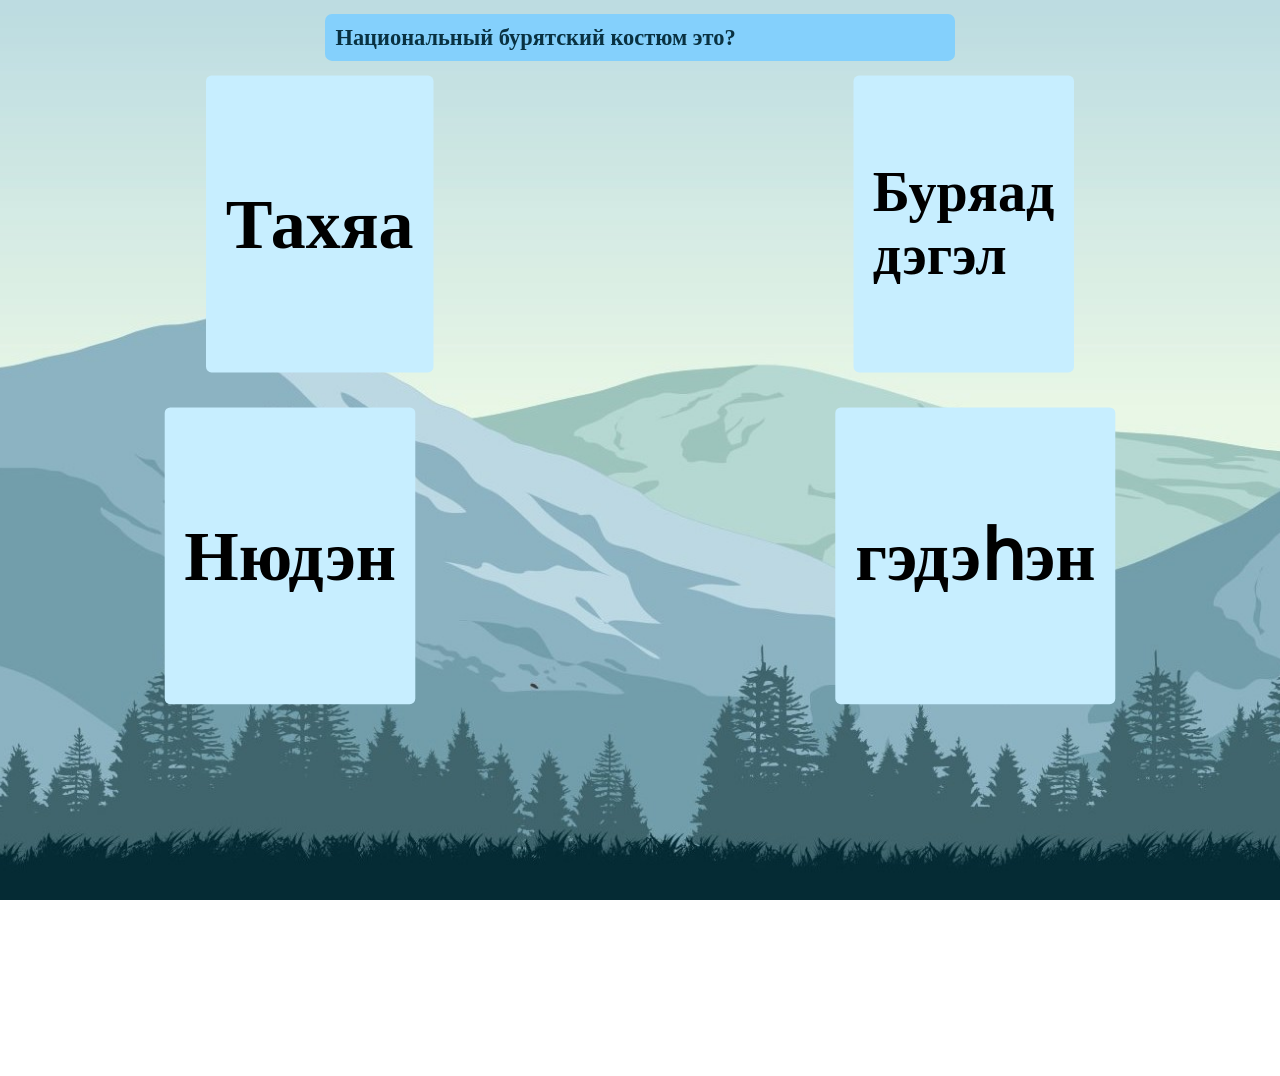
==== 13.html @ c42a1670 "Add files via upload" ====
<!DOCTYPE html>
<html lang="ru">
<head>
    <link rel="stylesheet" href="style.css">  </head>
  <meta charset="UTF-8">
  <title>Культура</title>  
</head>
<body>

<h1>Национальный бурятский костюм это?</h1>
   <div style="display: flex; gap: 600px; justify-content: center;">
      <a href="17.html" class="btn-second">    Тахяа </a>
      <a href="14.html" class="btn-true">Буряад дэгэл</a>
    </div>
    <div style="display: flex; gap: 600px; justify-content: center;">
      <a href="17.html" class="btn-second">Нюдэн</a>
      <a href="17.html" class="btn-second">гэдэһэн</a>
    </div>
</body>
<script>
  window.addEventListener('load', () => {
      setTimeout(() => {
          document.getElementById('achievement').classList.add('show');
      }, 1200);
  });
  </script>
---- style.css ----
/* Мой CSS — начало! */

body {
    background-image: url(images/1639936224_4-abrakadabra-fun-p-fon-gori-dlya-prezentatsii-4.jpg);
  background-size: cover;
  background-position: center;
  background-repeat: no-repeat;
  background-attachment: fixed;
}
h1 {
    color: #093141;
    background-color: rgb(132, 208, 252);
}
nav {
    background-color:#1f80a7;
}
body {
    margin:0;
    padding:20px;
    max-width:900px;
}
nav{
    padding:12px 20px;
    margin-bottom: 25px;
}
h1{
    margin-top: 0;
    padding: 15px;
    border-radius: 10px;
}
p {
margin-bottom: 15px;
line-height: 1.7;
border-radius: 10px;
background-color:#9edffd;

}
nav { border-radius: 0 0 10px 10px; }
.highlight { background-color: yellow; color: black; }
h2{
    border-left: 6px solid #036494;  
    padding-left: 12px;  
    background-color: #9edffd;   
    border-radius: 10px;        
}



body{
    max-width: 900px;
    margin:0 auto;
    padding:20;
}
/* обычное состояние */
a{
    color:#1f80a7;
    text-decoration: none;
    /*убираем подчеркивание*/
:visited { color: #A855F7; }
}
/*когда мышь над сылкой */
a:hover{
    color:rgb(1, 162, 255);
    text-decoration: underline;
}
/**/
a:active{
    color:rgb(0, 60, 255)
}
/* Ссылки в nav — отдельный стиль */
nav a {
    color: rgb(14, 78, 255);
    padding: 6px 14px;
    border-radius: 6px;
    text-decoration: none;
    transition: all 0.5s;
}
nav a:hover {
    background-color: rgba(0, 0, 0, 0);
    color: #9c47fd;

}
/* ===== КРАСИВОЕ МЕНЮ ===== */
nav {
    background-color: #53bee9;
    display: flex;          /* ссылки в ряд! */
    gap: 4px;
    padding: 6px;
    border-radius: 10px;
    margin-bottom: 25px;
}

nav a {
    color: #0053a0;
    text-decoration: none;
    padding: 10px 18px;
    border-radius: 8px;
    font-weight: bold;
    transition: all 0.2s;
}

nav a:hover {
    background-color: #bbebff;
    color: rgb(0, 119, 255);
}


/* ===== КНОПКА ===== */
.btn {
    display: flex;
    background-color: #c7eeff;
    color: rgb(0, 0, 0);
    padding: 12px 28px;
    border-radius: 8px;
    text-decoration: none;
    font-weight: bold;
    transition: background-color 0.3s;
    justify-content: center;
  align-items: center;
  width: 50px;
  height: 30px;
  margin-bottom:50px;
  ;
 

}

.btn:hover {
    background-color: #9edffd;
}

.btn:active {
    background-color: #036494;
}
.btn:active{
    color: #002cf0;
}
.btn-first{
    display: flex;
    background-color: #c7eeff;
    color: rgb(0, 0, 0);
    padding: 12px 28px;
    border-radius: 8px;
    text-decoration: none;
    font-weight: bold;
    transition: background-color 0.3s;
    justify-content: center;
  align-items: center;
  width: 525px;
  height: 250px;
  margin-bottom:50px;
  font-size: 80px;
}

.btn-first:hover {
    background-color: #9edffd;
}

.btn-first:active {
    background-color: #036494;
}
.btn-first:active{
    color: #002cf0;
}
/* ===== АДАПТИВНОСТЬ ДЛЯ ТЕЛЕФОНОВ ===== */
/* Работает только когда экран уже 600px  */

@media (max-width: 600px) {

    body {
        padding: 10px;
        font-size: 15px;
    }

    nav {
        flex-direction: column;  /* меню вертикально */
        border-radius: 10px;
    }

    nav a {
        text-align: center;
    }

    h1 {
        font-size: 24px;
    }

    img {
        width: 100%;   /* картинка на всю ширину экрана */
        height: auto;
    }
    h2{
        font-size: 12px;
    }
    .card{
        padding: 8px 
    }

}


img { display:block; margin:0 auto; }
.btn-first{
    margin-left: auto;
    margin-right: auto;
}
.btn-first {
    border-radius: 12px;
    padding: 20px;
    transition: transform 0.3s, box-shadow 0.3s;
}

.btn-first:hover {
    transform: translateY(-8px) scale(1.02);
    
}
.btn{
  
    
    transition: transform 0.3s, box-shadow 0.3s;
}

.btn:hover {
    transform: translateY(-8px) scale(1.02);
    
}
.btn-pulse {
    display: inline-block;
    background-color: #FB923C;
    color: white;
    padding: 14px 32px;
    border-radius: 8px;
    text-decoration: none;
    font-weight: bold;
    animation: pulse 1.5s infinite;
}

@keyframes pulse {
    0%   { transform: scale(1); }
    50%  { transform: scale(1.08); }
    100% { transform: scale(1); }
}
.fade-in {
    animation: fadeIn 1s ease-in;
}

@keyframes fadeIn {
    from { opacity: 0; transform: translateY(20px); }
    to   { opacity: 1; transform: translateY(0); }
}


.btn-pulse{
  
    
    transition: transform 0.3s, box-shadow 0.3s;
}

.btn-pulse:hover {
    transform: translateY(-8px) scale(1.02);
    
}
nav {
    position: sticky;
    top: 0;
    z-index: 100;
}
.btn-second{
    display: flex;
    background-color: #c7eeff;
    color: rgb(0, 0, 0);
    padding: 12px 28px;
    border-radius: 8px;
    text-decoration: none;
    font-weight: bold;
    transition: background-color 0.3s;
    justify-content: center;
  align-items: center;
  width: 1500px;
  height: 400px;
  margin-bottom:50px;
  font-size: 100px;
}

.btn-second:hover {
    background-color: #9edffd;
}

.btn-second:active {
    background-color: #ff0000;
}
.btn-second:active{
    color: #000000;
}
.btn-true{
    display: flex;
    background-color: #c7eeff;
    color: rgb(0, 0, 0);
    padding: 12px 28px;
    border-radius: 8px;
    text-decoration: none;
    font-weight: bold;
    transition: background-color 0.3s;
    justify-content: center;
  align-items: center;
  width: 5215253px;
  height: 400px;
  margin-bottom:50px;
  font-size: 80px;
}

.btn-true:hover {
    background-color: #9edffd;
}

.btn-true:active {
    background-color: #00ff55;
}
.btn-true:active{
    color: #000000;}
    .achievement {
        position: fixed;
        bottom: 20px; right: -340px;
        background: #9edffd;
        color: #4988c2;
        padding: 14px 20px;
        border: 2px solid #3b5c86;
        border-radius: 4px;
        font-weight: bold;
        transition: right 0.5s;
        z-index: 9999;
    }
    .achievement.show { right: 20px; }
    body {
        transform: scale(0.7); /* Уменьшит сайт до 90% от исходного размера */
        transform-origin: top center; /* Фиксирует точку масштабирования (сверху по центру) */
    }
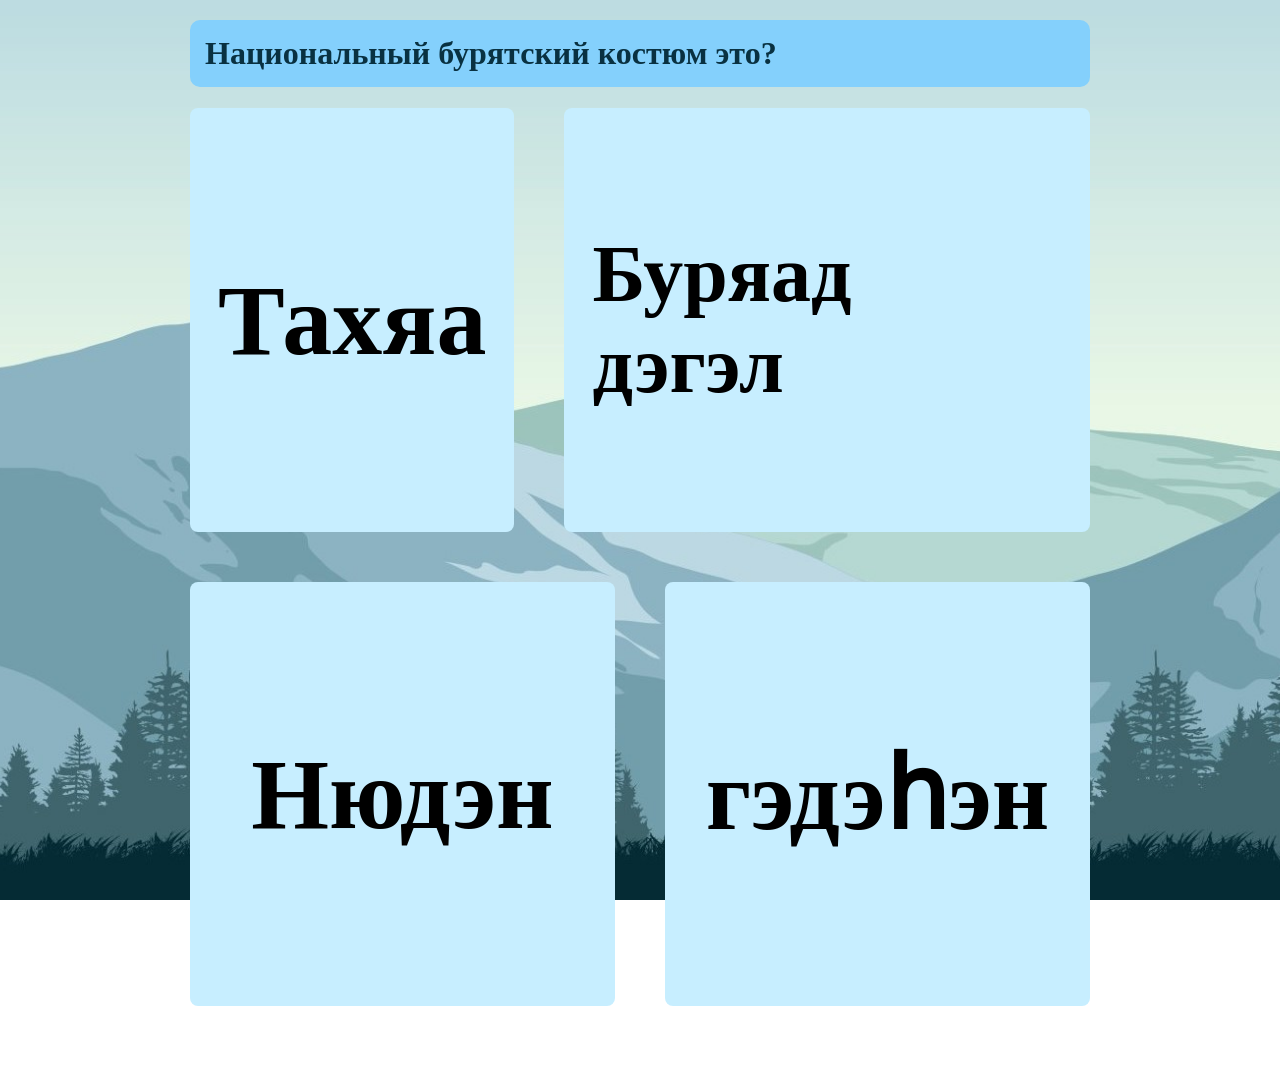
==== commit f5385877: "Update 13.html" ====
--- a/13.html
+++ b/13.html
@@ -8,11 +8,11 @@
 <body>
 
 <h1>Национальный бурятский костюм это?</h1>
-   <div style="display: flex; gap: 600px; justify-content: center;">
+   <div style="display: flex; gap: 50px; justify-content: center;">
       <a href="17.html" class="btn-second">    Тахяа </a>
       <a href="14.html" class="btn-true">Буряад дэгэл</a>
     </div>
-    <div style="display: flex; gap: 600px; justify-content: center;">
+    <div style="display: flex; gap: 50px; justify-content: center;">
       <a href="17.html" class="btn-second">Нюдэн</a>
       <a href="17.html" class="btn-second">гэдэһэн</a>
     </div>
@@ -23,4 +23,4 @@
           document.getElementById('achievement').classList.add('show');
       }, 1200);
   });
-  </script>+  </script>
--- a/style.css
+++ b/style.css
@@ -332,6 +332,6 @@
     }
     .achievement.show { right: 20px; }
     body {
-        transform: scale(0.7); /* Уменьшит сайт до 90% от исходного размера */
+        transform: scale(1); /* Уменьшит сайт до 90% от исходного размера */
         transform-origin: top center; /* Фиксирует точку масштабирования (сверху по центру) */
-    }+    }
